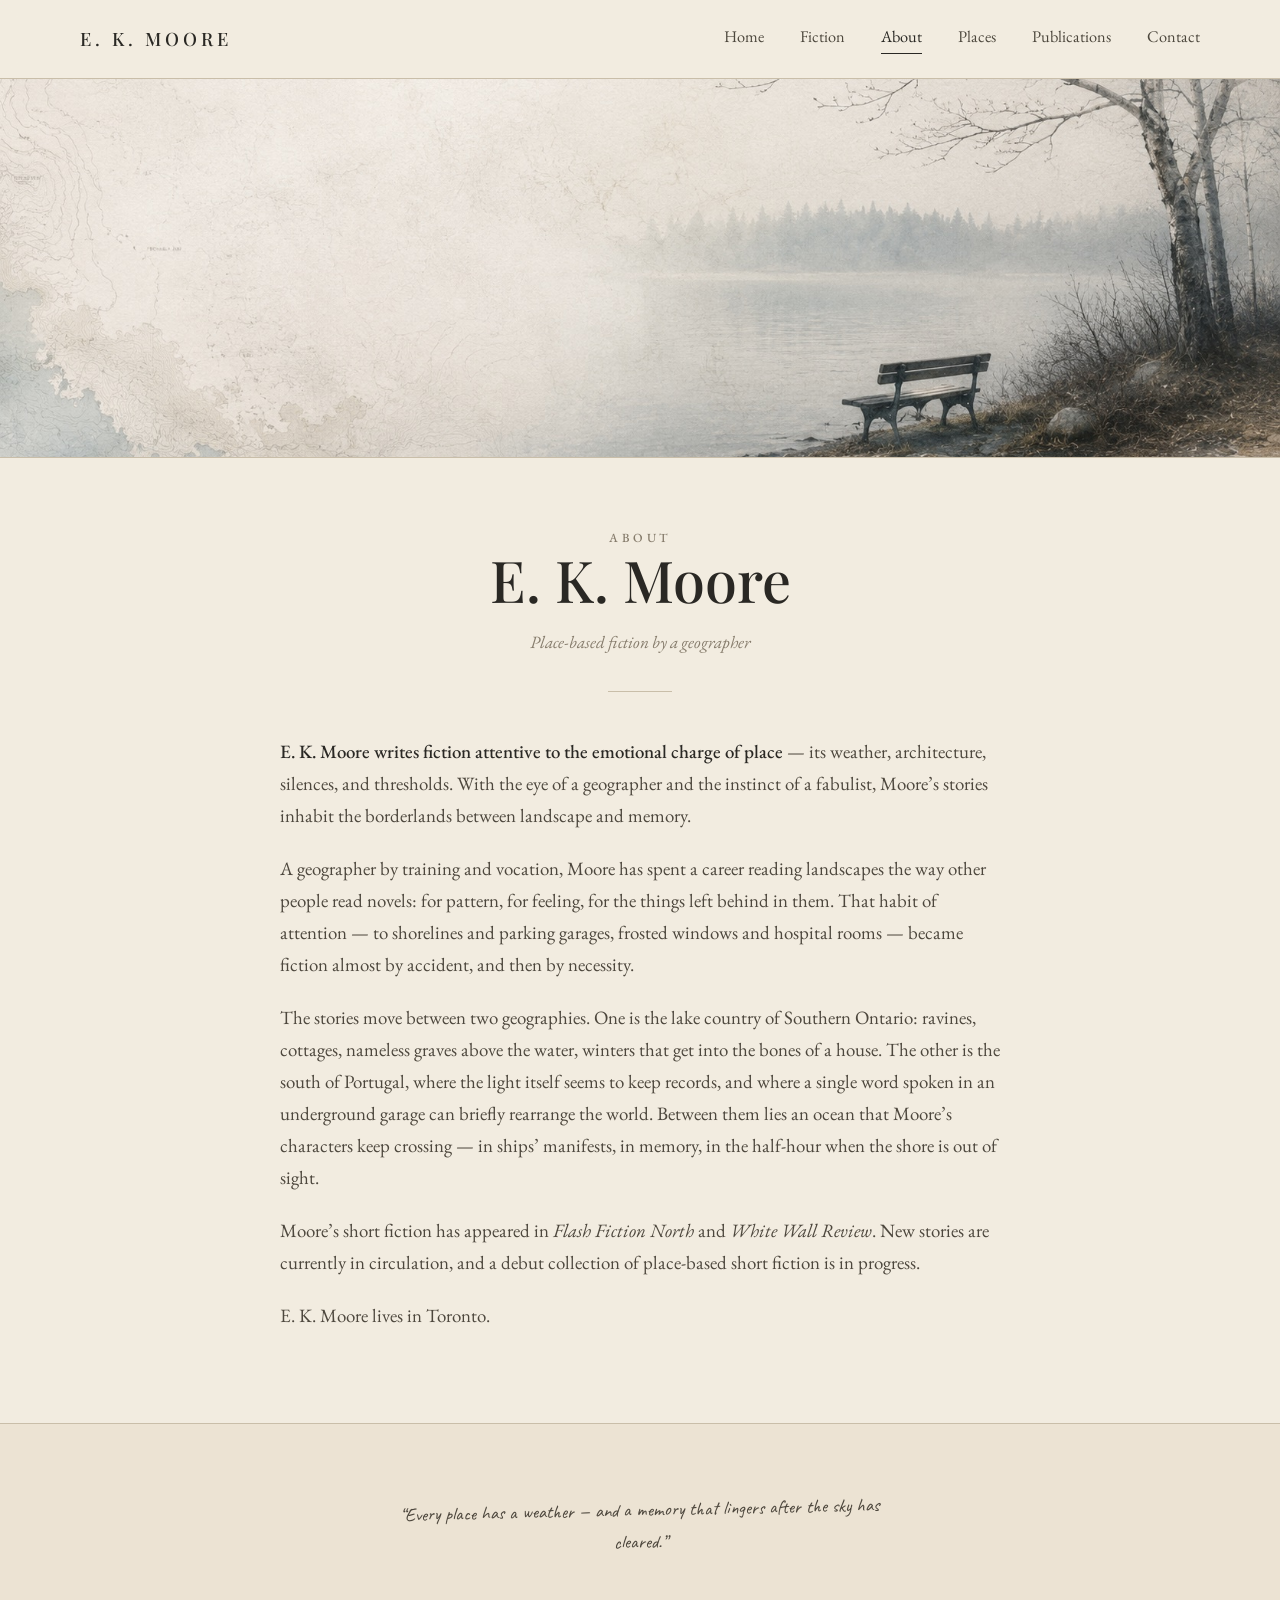
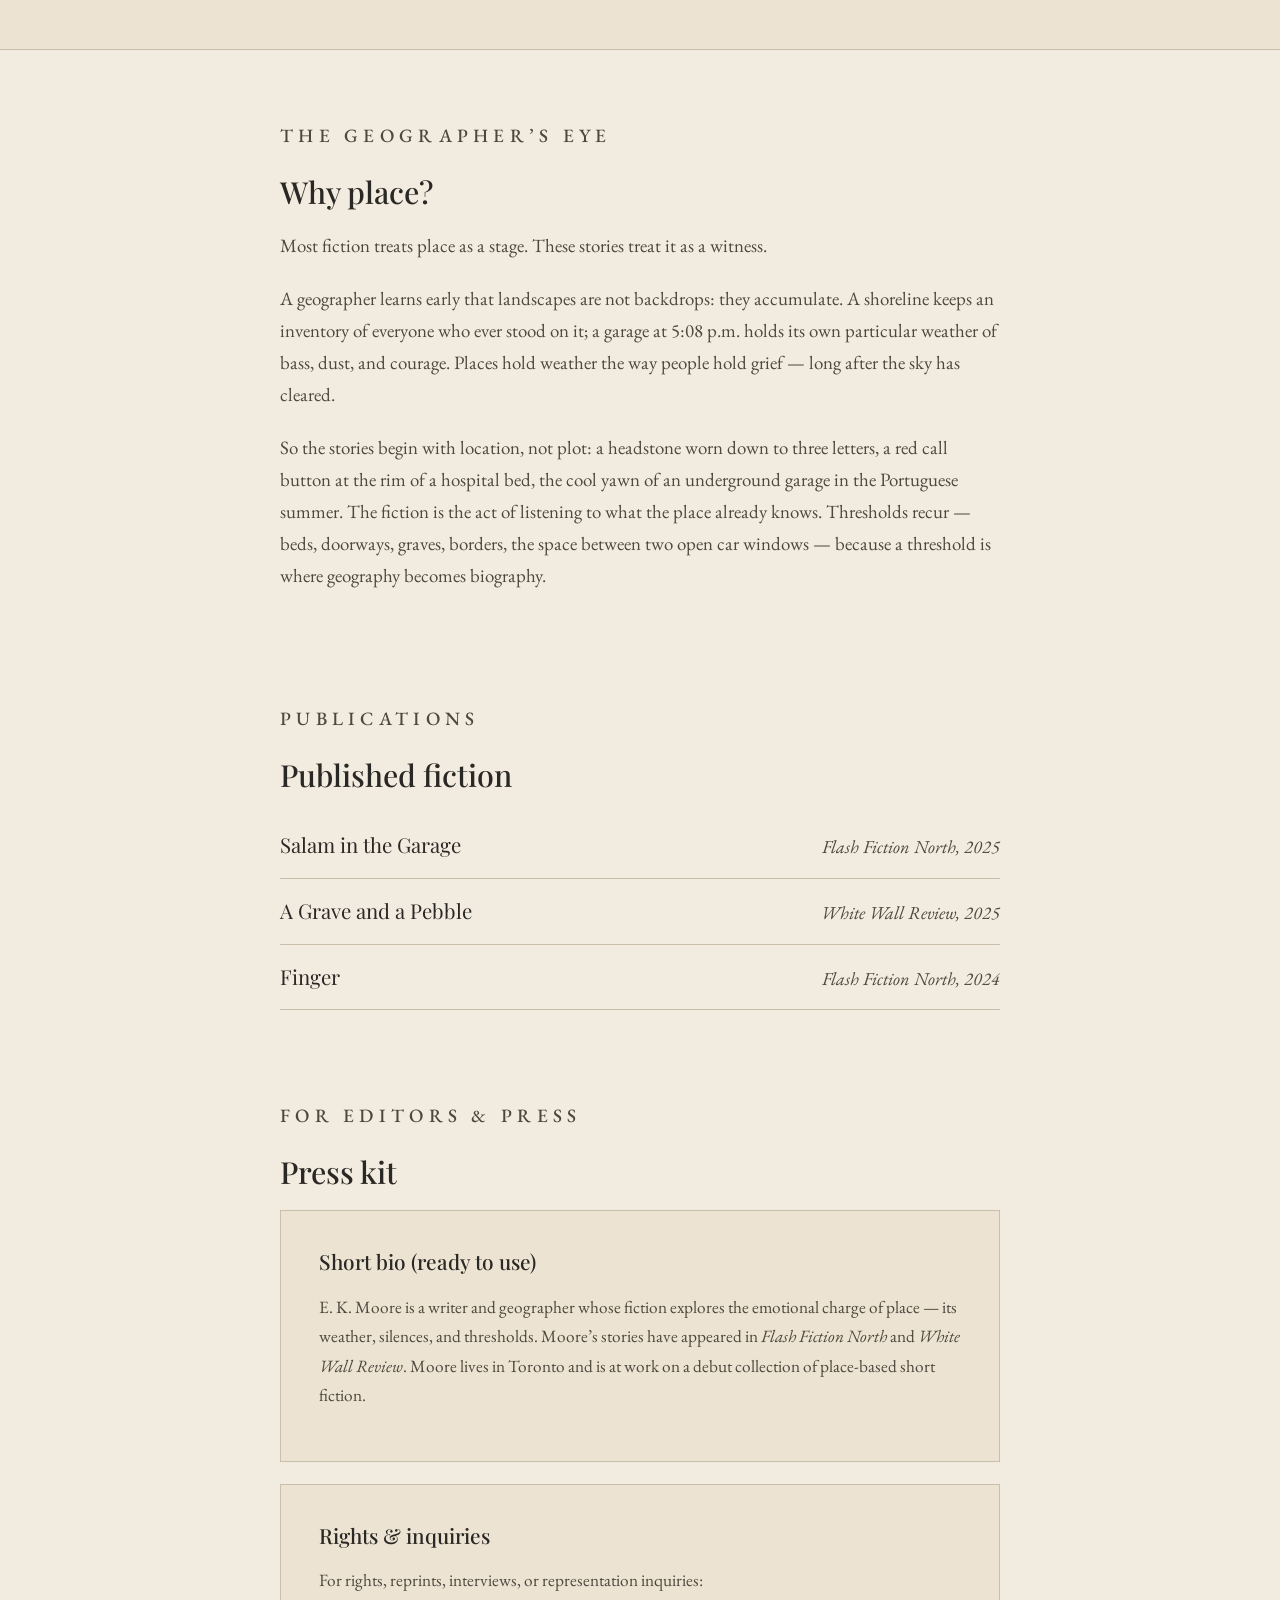
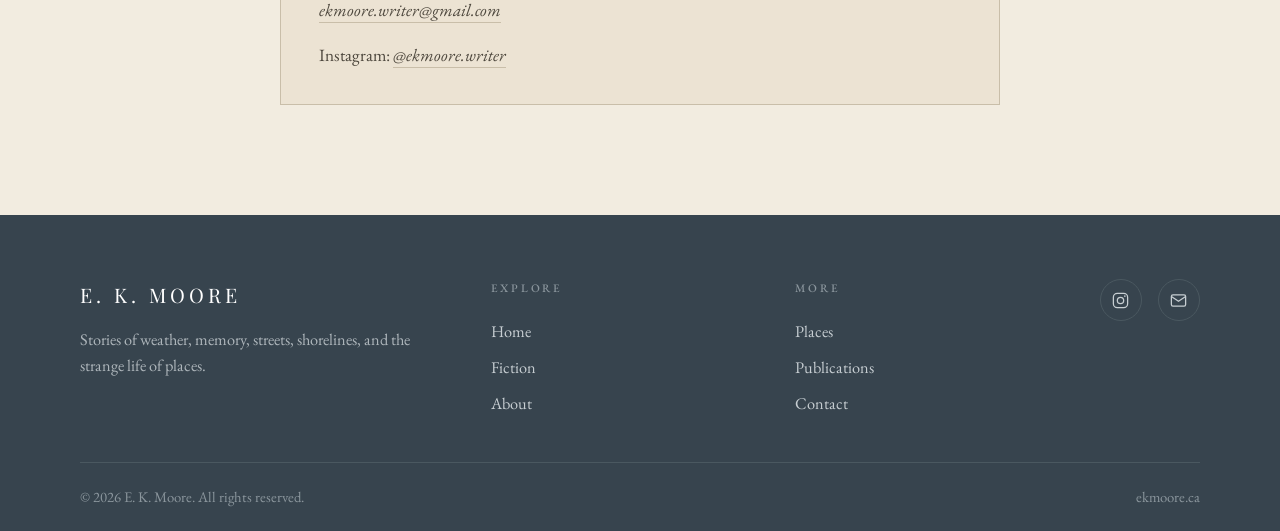
==== about.html @ ef249403 "Author platform: published stories, about page, fiction index, press kit, schema.org - Full texts of" ====
<!DOCTYPE html>
<html lang="en">
<head>
<meta charset="UTF-8">
<meta name="viewport" content="width=device-width, initial-scale=1.0">
<title>About — E. K. Moore</title>
<meta name="description" content="E. K. Moore is a writer and geographer whose fiction explores the emotional charge of place. Stories in Flash Fiction North and White Wall Review. Based in Toronto; at work on a debut collection of place-based short fiction.">
<link rel="canonical" href="https://ekmoore.ca/about">
<meta property="og:type" content="profile">
<meta property="og:url" content="https://ekmoore.ca/about">
<meta property="og:title" content="About E. K. Moore — place-based fiction by a geographer">
<meta property="og:description" content="With the eye of a geographer and the instinct of a fabulist, Moore's stories inhabit the borderlands between landscape and memory.">
<meta property="og:image" content="https://ekmoore.ca/assets/img/about.jpg">
<meta name="twitter:card" content="summary_large_image">
<link rel="icon" href="/assets/favicon.svg" type="image/svg+xml">
<link rel="preconnect" href="https://fonts.googleapis.com">
<link rel="preconnect" href="https://fonts.gstatic.com" crossorigin>
<link href="https://fonts.googleapis.com/css2?family=Playfair+Display:ital,wght@0,400;0,500;0,600;1,400;1,500&family=EB+Garamond:ital,wght@0,400;0,500;1,400&family=Caveat:wght@400;500&display=swap" rel="stylesheet">
<link rel="stylesheet" href="/assets/site.css">
<script type="application/ld+json">
{
  "@context": "https://schema.org",
  "@type": "Person",
  "name": "E. K. Moore",
  "url": "https://ekmoore.ca",
  "jobTitle": "Writer",
  "description": "Writer and geographer. Place-based fiction exploring weather, memory, and thresholds. Published in Flash Fiction North and White Wall Review.",
  "email": "mailto:ekmoore.writer@gmail.com",
  "sameAs": ["https://www.instagram.com/ekmoore.writer"],
  "homeLocation": {"@type": "Place", "name": "Toronto, Canada"}
}
</script>
</head>
<body>

<header>
  <div class="wrap nav">
    <a href="/" class="brand">E. K. Moore</a>
    <button class="menu-toggle" id="menuToggle" aria-label="Menu">☰</button>
    <nav class="nav-links" id="navLinks">
      <a href="/">Home</a>
      <a href="/fiction">Fiction</a>
      <a href="/about" class="active">About</a>
      <a href="/#places">Places</a>
      <a href="/#pubs">Publications</a>
      <a href="/#contact">Contact</a>
    </nav>
  </div>
</header>

<div class="band">
  <img src="/assets/img/about.jpg" alt="A lone bench beneath a bare birch on a misty lakeshore, map contours dissolving into the fog." style="object-position:center 65%">
</div>

<div class="page-head narrow">
  <p class="eyebrow">About</p>
  <h1>E. K. Moore</h1>
  <p class="credit">Place-based fiction by a geographer</p>
  <div class="rule"></div>
</div>

<section class="sheet narrow" style="padding-top:0">
  <p><strong>E. K. Moore writes fiction attentive to the emotional charge of place</strong> — its weather, architecture, silences, and thresholds. With the eye of a geographer and the instinct of a fabulist, Moore’s stories inhabit the borderlands between landscape and memory.</p>
  <p>A geographer by training and vocation, Moore has spent a career reading landscapes the way other people read novels: for pattern, for feeling, for the things left behind in them. That habit of attention — to shorelines and parking garages, frosted windows and hospital rooms — became fiction almost by accident, and then by necessity.</p>
  <p>The stories move between two geographies. One is the lake country of Southern Ontario: ravines, cottages, nameless graves above the water, winters that get into the bones of a house. The other is the south of Portugal, where the light itself seems to keep records, and where a single word spoken in an underground garage can briefly rearrange the world. Between them lies an ocean that Moore’s characters keep crossing — in ships’ manifests, in memory, in the half-hour when the shore is out of sight.</p>
  <p>Moore’s short fiction has appeared in <em>Flash Fiction North</em> and <em>White Wall Review</em>. New stories are currently in circulation, and a debut collection of place-based short fiction is in progress.</p>
  <p>E. K. Moore lives in Toronto.</p>
</section>

<section class="sheet" style="background:var(--paper-2);border-top:1px solid var(--line);border-bottom:1px solid var(--line)">
  <div class="narrow">
    <p class="pullquote">“Every place has a weather — and a memory that lingers after the sky has cleared.”</p>
  </div>
</section>

<section class="sheet narrow">
  <p class="eyebrow">The Geographer’s Eye</p>
  <h2>Why place?</h2>
  <p>Most fiction treats place as a stage. These stories treat it as a witness.</p>
  <p>A geographer learns early that landscapes are not backdrops: they accumulate. A shoreline keeps an inventory of everyone who ever stood on it; a garage at 5:08 p.m. holds its own particular weather of bass, dust, and courage. Places hold weather the way people hold grief — long after the sky has cleared.</p>
  <p>So the stories begin with location, not plot: a headstone worn down to three letters, a red call button at the rim of a hospital bed, the cool yawn of an underground garage in the Portuguese summer. The fiction is the act of listening to what the place already knows. Thresholds recur — beds, doorways, graves, borders, the space between two open car windows — because a threshold is where geography becomes biography.</p>
</section>

<section class="sheet narrow" style="padding-top:20px">
  <p class="eyebrow">Publications</p>
  <h2>Published fiction</h2>
  <ul class="pubs-list">
    <li>
      <a class="story" href="/fiction/salam-in-the-garage">Salam in the Garage</a>
      <span class="where"><a href="https://www.flashfictionnorth.com/" target="_blank" rel="noopener">Flash Fiction North</a>, 2025</span>
    </li>
    <li>
      <a class="story" href="/fiction/a-grave-and-a-pebble">A Grave and a Pebble</a>
      <span class="where"><a href="https://whitewallreview.com/a-grave-and-a-pebble/" target="_blank" rel="noopener">White Wall Review</a>, 2025</span>
    </li>
    <li>
      <a class="story" href="/fiction/finger">Finger</a>
      <span class="where"><a href="https://www.flashfictionnorth.com/" target="_blank" rel="noopener">Flash Fiction North</a>, 2024</span>
    </li>
  </ul>
</section>

<section class="sheet narrow" style="padding-top:20px">
  <p class="eyebrow">For Editors &amp; Press</p>
  <h2>Press kit</h2>
  <div class="presscard">
    <h3>Short bio (ready to use)</h3>
    <p>E. K. Moore is a writer and geographer whose fiction explores the emotional charge of place — its weather, silences, and thresholds. Moore’s stories have appeared in <em>Flash Fiction North</em> and <em>White Wall Review</em>. Moore lives in Toronto and is at work on a debut collection of place-based short fiction.</p>
  </div>
  <div class="presscard" style="margin-top:22px">
    <h3>Rights &amp; inquiries</h3>
    <p>For rights, reprints, interviews, or representation inquiries:<br>
    <a class="mail" href="mailto:ekmoore.writer@gmail.com">ekmoore.writer@gmail.com</a></p>
    <p style="margin-bottom:0">Instagram: <a class="mail" href="https://www.instagram.com/ekmoore.writer" target="_blank" rel="noopener">@ekmoore.writer</a></p>
  </div>
</section>

<footer id="contact">
  <div class="wrap">
    <div class="foot-grid">
      <div>
        <div class="foot-brand">E. K. Moore</div>
        <p class="foot-tag">Stories of weather, memory, streets, shorelines, and the strange life of places.</p>
      </div>
      <div class="foot-col">
        <h4>Explore</h4>
        <a href="/">Home</a>
        <a href="/fiction">Fiction</a>
        <a href="/about">About</a>
      </div>
      <div class="foot-col">
        <h4>More</h4>
        <a href="/#places">Places</a>
        <a href="/#pubs">Publications</a>
        <a href="mailto:ekmoore.writer@gmail.com">Contact</a>
      </div>
      <div class="foot-social">
        <a href="https://www.instagram.com/ekmoore.writer" target="_blank" rel="noopener" aria-label="Instagram" title="@ekmoore.writer">
          <svg width="19" height="19" viewBox="0 0 24 24" fill="none" stroke="currentColor" stroke-width="1.6"><rect x="3" y="3" width="18" height="18" rx="5"/><circle cx="12" cy="12" r="4"/><circle cx="17.5" cy="6.5" r="1" fill="currentColor" stroke="none"/></svg>
        </a>
        <a href="mailto:ekmoore.writer@gmail.com" aria-label="Email" title="Email">
          <svg width="19" height="19" viewBox="0 0 24 24" fill="none" stroke="currentColor" stroke-width="1.6"><rect x="3" y="5" width="18" height="14" rx="2"/><path d="m3 7 9 6 9-6"/></svg>
        </a>
      </div>
    </div>
    <div class="foot-bottom">
      <p>© 2026 E. K. Moore. All rights reserved.</p>
      <p>ekmoore.ca</p>
    </div>
  </div>
</footer>

<script>
  const toggle=document.getElementById('menuToggle');
  const links=document.getElementById('navLinks');
  toggle.addEventListener('click',()=>links.classList.toggle('open'));
</script>
<script type="text/javascript">
  (function(c,l,a,r,i,t,y){
    c[a]=c[a]||function(){(c[a].q=c[a].q||[]).push(arguments)};
    t=l.createElement(r);t.async=1;t.src="https://www.clarity.ms/tag/"+i;
    y=l.getElementsByTagName(r)[0];y.parentNode.insertBefore(t,y);
  })(window,document,"clarity","script","xi8r6ycbxg");
</script>
</body>
</html>
---- assets/site.css ----
/* ekmoore.ca — shared styles for interior pages (about, fiction, story pages) */
:root{
  --paper:#f2ece0;
  --paper-2:#ece3d3;
  --paper-3:#e7ddca;
  --ink:#2a2824;
  --ink-soft:#4d473d;
  --muted:#867c6c;
  --line:#c9bea9;
  --slate:#37444e;
  --slate-line:#4a5860;
  --display:"Playfair Display",Georgia,serif;
  --body:"EB Garamond",Georgia,serif;
  --hand:"Caveat",cursive;
}
*{box-sizing:border-box;margin:0;padding:0}
html{scroll-behavior:smooth}
body{
  font-family:var(--body);
  color:var(--ink);
  background:var(--paper);
  font-size:19px;
  line-height:1.6;
  -webkit-font-smoothing:antialiased;
  text-rendering:optimizeLegibility;
}
a{color:inherit;text-decoration:none}
img{max-width:100%;display:block}
.wrap{max-width:1200px;margin:0 auto;padding:0 40px}
.narrow{max-width:720px;margin:0 auto;padding:0 40px}
.eyebrow{font-size:.78rem;letter-spacing:.28em;text-transform:uppercase;color:var(--muted);font-weight:500}
.arrow-link{
  font-style:italic;font-size:1.05rem;color:var(--ink);
  border-bottom:1px solid var(--line);padding-bottom:2px;
  transition:border-color .3s,color .3s;
}
.arrow-link:hover{border-color:var(--ink);color:#000}

/* ---------- Header (solid on interior pages) ---------- */
header{
  position:sticky;top:0;z-index:50;
  background:rgba(242,236,224,.95);
  backdrop-filter:blur(8px);
  border-bottom:1px solid var(--line);
}
.nav{display:flex;align-items:center;justify-content:space-between;height:78px}
.brand{font-family:var(--display);font-weight:500;font-size:1.15rem;letter-spacing:.22em;text-transform:uppercase}
.nav-links{display:flex;gap:36px;align-items:center}
.nav-links a{
  font-size:1.02rem;color:var(--ink-soft);position:relative;padding-bottom:4px;transition:color .25s;
}
.nav-links a::after{content:"";position:absolute;left:0;bottom:0;height:1px;width:0;background:var(--ink);transition:width .3s}
.nav-links a:hover{color:var(--ink)}
.nav-links a:hover::after,.nav-links a.active::after{width:100%}
.nav-links a.active{color:var(--ink)}
.menu-toggle{display:none;background:none;border:0;cursor:pointer;font-size:1.5rem;color:var(--ink)}

/* ---------- Image band ---------- */
.band{position:relative;overflow:hidden;border-bottom:1px solid var(--line)}
.band img{width:100%;height:clamp(220px,42vh,460px);object-fit:cover;filter:saturate(.94)}
.band.tall img{height:clamp(280px,52vh,560px)}

/* ---------- Page + story head ---------- */
.page-head{text-align:center;padding:70px 0 10px}
.page-head h1{font-family:var(--display);font-weight:500;font-size:clamp(2.4rem,5.5vw,3.6rem);line-height:1.1}
.page-head .credit{margin-top:1.1rem;font-style:italic;font-size:1.08rem;color:var(--muted)}
.page-head .credit b{font-style:normal;font-weight:500;color:var(--ink-soft)}
.page-head .credit a{border-bottom:1px solid var(--line);padding-bottom:1px;transition:border-color .3s}
.page-head .credit a:hover{border-color:var(--ink)}
.rule{width:64px;height:1px;background:var(--line);margin:34px auto}

/* ---------- Prose ---------- */
.prose{padding-bottom:40px}
.prose p{font-size:1.24rem;line-height:1.78;color:var(--ink);margin-bottom:1.5rem}
.prose p:first-of-type::first-letter{
  font-family:var(--display);font-weight:500;
  font-size:3.6em;line-height:.82;
  float:left;padding:.08em .12em 0 0;color:var(--slate);
}
.prose em{font-style:italic}
.finis{text-align:center;color:var(--muted);font-size:1.3rem;letter-spacing:.5em;padding:10px 0 60px}

/* ---------- Story prev/next ---------- */
.storynav{border-top:1px solid var(--line);background:var(--paper-2)}
.storynav .wrap{display:grid;grid-template-columns:1fr 1fr;gap:30px;padding-top:44px;padding-bottom:52px}
.storynav a{display:block}
.storynav .lbl{font-size:.72rem;letter-spacing:.24em;text-transform:uppercase;color:var(--muted);margin-bottom:.4rem;display:block}
.storynav .ttl{font-family:var(--display);font-size:1.45rem;font-weight:500;transition:color .25s}
.storynav a:hover .ttl{color:var(--slate)}
.storynav .next{text-align:right}

/* ---------- About page ---------- */
.sheet{padding:70px 0}
.sheet h2{font-family:var(--display);font-weight:500;font-size:1.9rem;margin:.9rem 0 1.2rem;line-height:1.25}
.sheet p{font-size:1.18rem;color:var(--ink-soft);line-height:1.7;margin-bottom:1.3rem}
.sheet p strong{color:var(--ink);font-weight:500}
.pullquote{
  font-family:var(--hand);font-size:2rem;line-height:1.4;color:#5a5346;
  text-align:center;max-width:30rem;margin:0 auto;transform:rotate(-1.2deg);
}
.split{display:grid;grid-template-columns:1fr 1fr;gap:64px;align-items:start}
.pubs-list{list-style:none}
.pubs-list li{
  display:flex;justify-content:space-between;gap:20px;align-items:baseline;
  padding:16px 0;border-bottom:1px solid var(--line);font-size:1.14rem;
}
.pubs-list .story{font-family:var(--display);font-size:1.28rem}
.pubs-list .where{font-style:italic;color:var(--ink-soft);text-align:right;white-space:nowrap}
.presscard{
  border:1px solid var(--line);background:var(--paper-2);
  padding:34px 38px;margin-top:8px;
}
.presscard h3{font-family:var(--display);font-weight:500;font-size:1.3rem;margin-bottom:.9rem}
.presscard p{font-size:1.08rem;margin-bottom:1rem}
.presscard .mail{font-style:italic;border-bottom:1px solid var(--line);padding-bottom:1px}
.presscard .mail:hover{border-color:var(--ink)}

/* ---------- Fiction index ---------- */
.worklist{display:flex;flex-direction:column;gap:0}
.work{
  display:grid;grid-template-columns:340px 1fr;gap:44px;align-items:center;
  padding:44px 0;border-bottom:1px solid var(--line);
}
.work:first-of-type{border-top:1px solid var(--line)}
.work .thumb{overflow:hidden;border:1px solid var(--line);aspect-ratio:4/3;background:var(--paper-3)}
.work .thumb img{width:100%;height:100%;object-fit:cover;filter:saturate(.92);transition:transform .6s}
.work:hover .thumb img{transform:scale(1.04)}
.work h3{font-family:var(--display);font-weight:500;font-size:1.9rem;margin:.4rem 0 .7rem;transition:color .25s}
.work:hover h3{color:var(--slate)}
.work .meta{font-size:.74rem;letter-spacing:.22em;text-transform:uppercase;color:var(--muted)}
.work .syn{font-size:1.14rem;color:var(--ink-soft);line-height:1.65;max-width:52ch}
.work .go{display:inline-block;margin-top:1rem}

/* ---------- Footer ---------- */
footer{background:var(--slate);color:#d9dde0;margin-top:40px}
.foot-grid{display:grid;grid-template-columns:1.4fr 1fr 1fr auto;gap:40px;padding:64px 0 40px}
.foot-brand{font-family:var(--display);font-size:1.25rem;letter-spacing:.2em;text-transform:uppercase;margin-bottom:1rem;color:#fff}
.foot-tag{font-size:1.02rem;color:#aeb6bb;max-width:22rem;line-height:1.55}
.foot-col h4{font-size:.72rem;letter-spacing:.24em;text-transform:uppercase;color:#8b969d;font-weight:500;margin-bottom:1rem}
.foot-col a{display:block;color:#c7ced2;font-size:1.02rem;padding:5px 0;transition:color .25s}
.foot-col a:hover{color:#fff}
.foot-social{display:flex;gap:16px;align-items:flex-start}
.foot-social a{
  width:42px;height:42px;border:1px solid var(--slate-line);border-radius:50%;
  display:flex;align-items:center;justify-content:center;color:#c7ced2;transition:all .25s;
}
.foot-social a:hover{background:#fff;color:var(--slate);border-color:#fff}
.foot-bottom{border-top:1px solid var(--slate-line);padding:22px 0;display:flex;justify-content:space-between;flex-wrap:wrap;gap:12px}
.foot-bottom p{font-size:.92rem;color:#8b969d}

/* ---------- Responsive ---------- */
@media(max-width:900px){
  .nav-links{
    position:fixed;top:78px;right:0;left:0;
    background:rgba(242,236,224,.98);backdrop-filter:blur(10px);
    flex-direction:column;gap:0;padding:12px 40px 24px;
    border-bottom:1px solid var(--line);
    transform:translateY(-140%);transition:transform .35s;
  }
  .nav-links.open{transform:translateY(0)}
  .nav-links a{padding:12px 0;width:100%;border-bottom:1px solid var(--line)}
  .menu-toggle{display:block}
  .split{grid-template-columns:1fr;gap:36px}
  .work{grid-template-columns:1fr;gap:22px}
  .work .thumb{max-width:460px}
  .foot-grid{grid-template-columns:1fr 1fr;gap:32px}
  .storynav .wrap{grid-template-columns:1fr;gap:26px}
  .storynav .next{text-align:left}
}
@media(max-width:560px){
  .wrap,.narrow{padding:0 24px}
  body{font-size:18px}
  .prose p{font-size:1.15rem}
  .foot-grid{grid-template-columns:1fr}
}
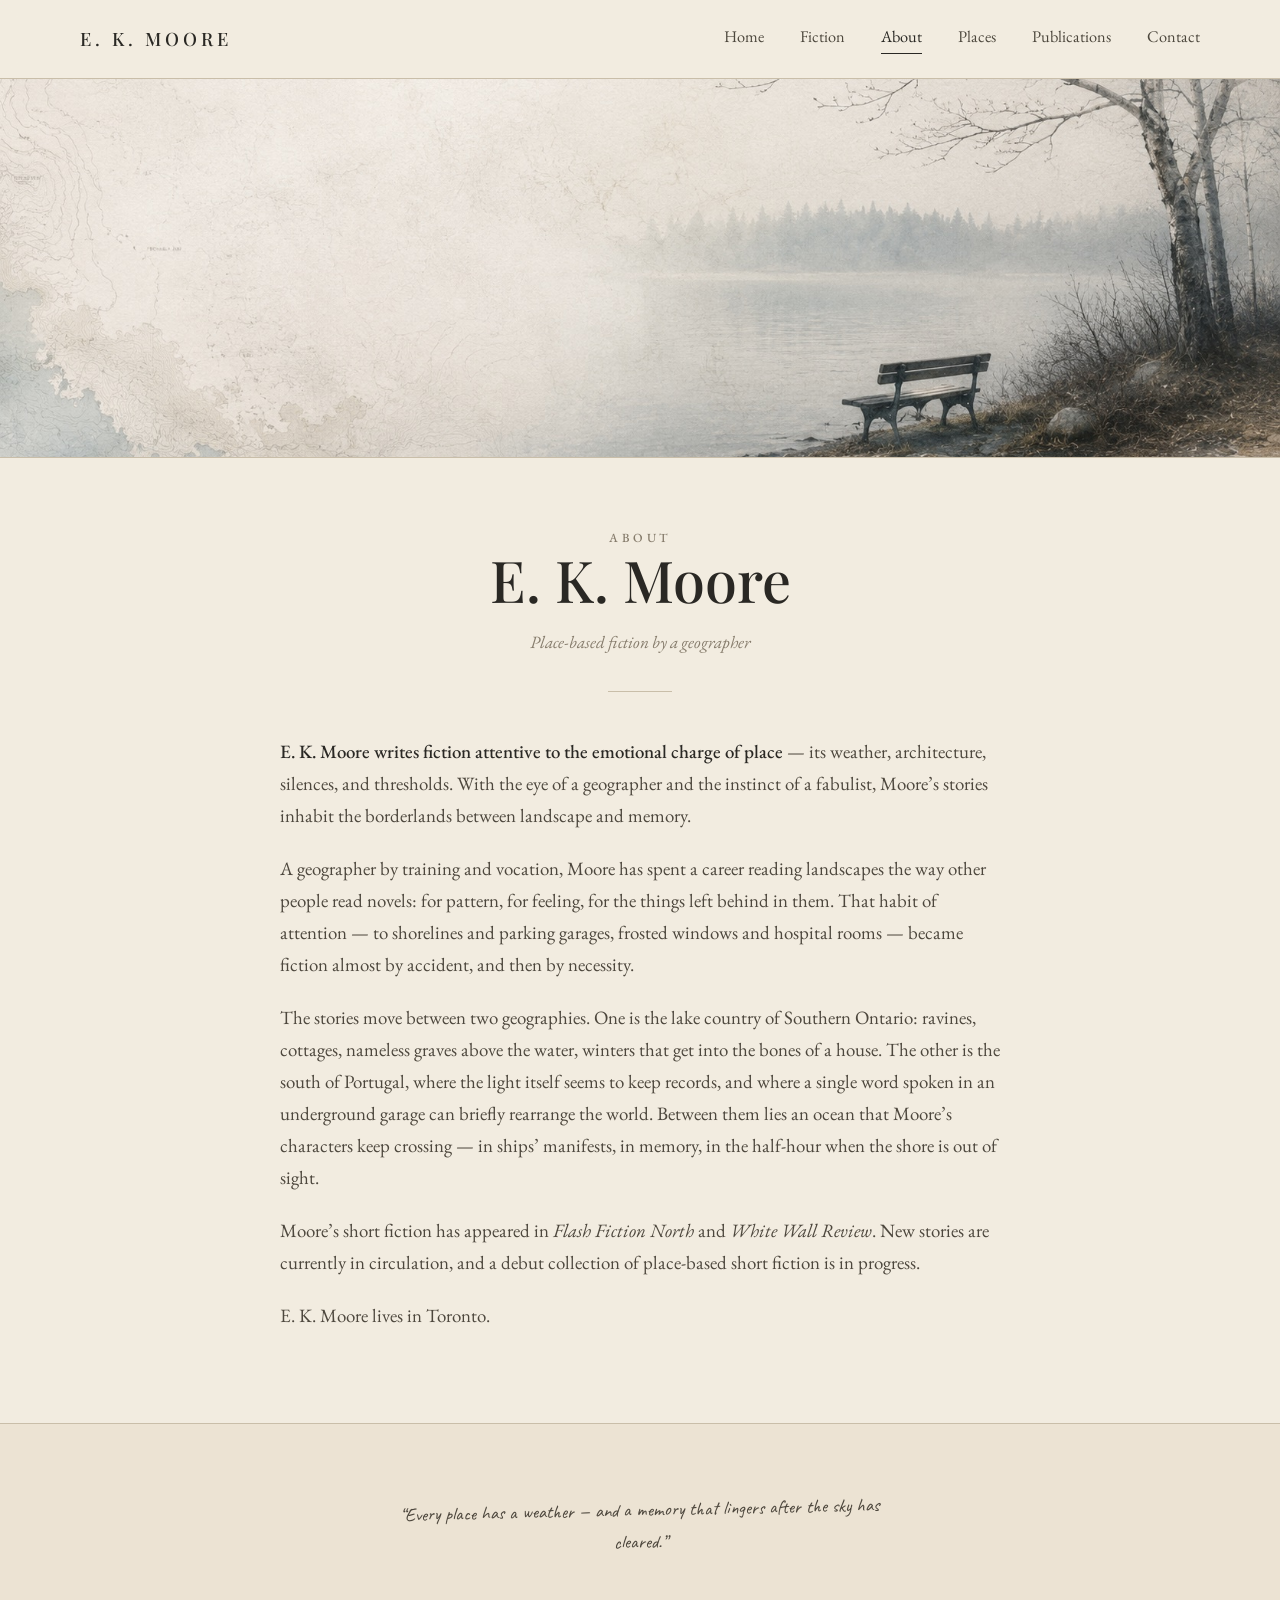
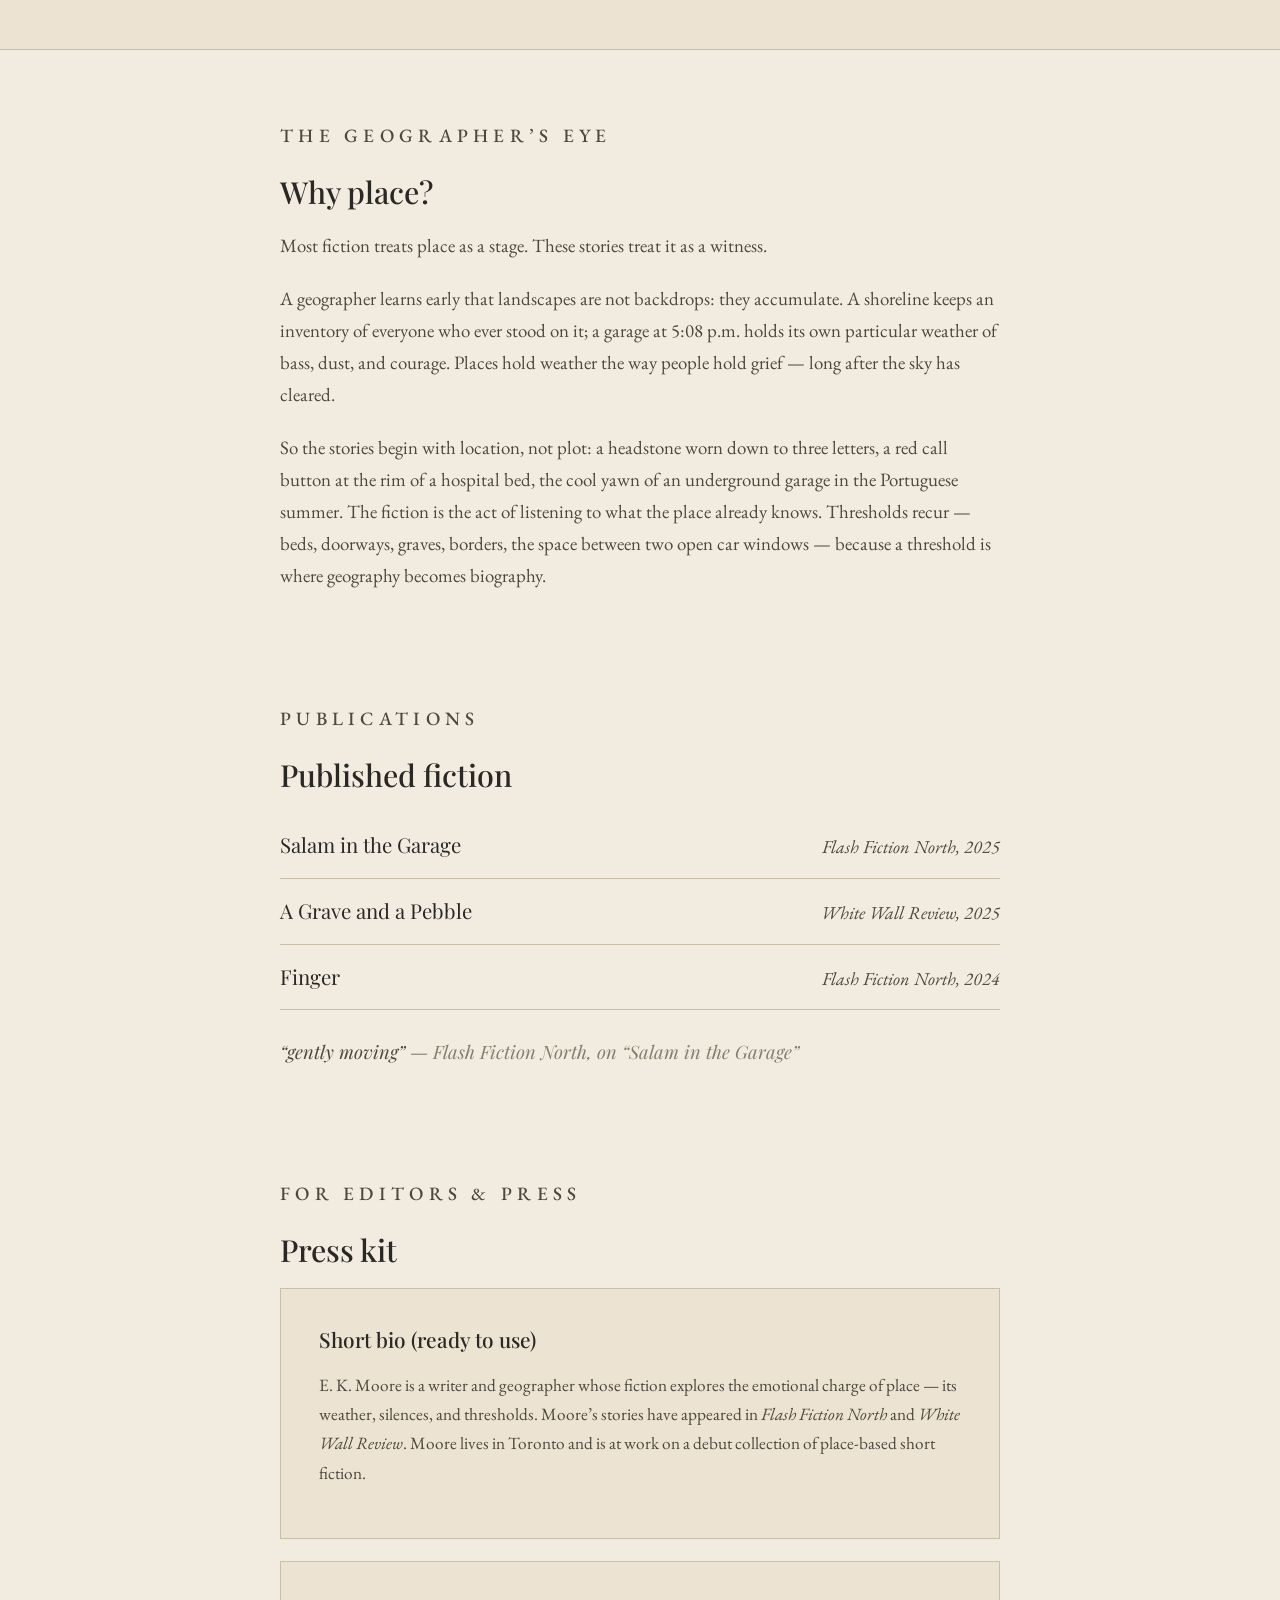
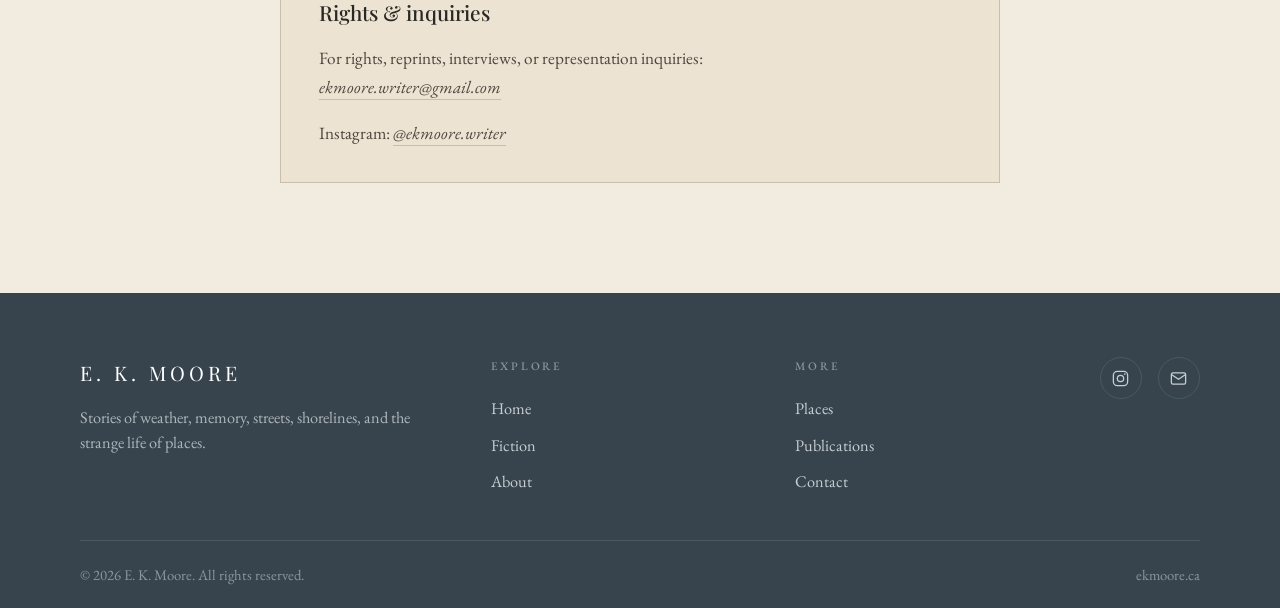
==== commit 81bb354e: "SEO pass: www→apex redirect, mailto contact, FFN praise line, og:site_name, hero preload, IndexNow k" ====
--- a/about.html
+++ b/about.html
@@ -43,7 +43,7 @@
       <a href="/about" class="active">About</a>
       <a href="/#places">Places</a>
       <a href="/#pubs">Publications</a>
-      <a href="/#contact">Contact</a>
+      <a href="mailto:ekmoore.writer@gmail.com">Contact</a>
     </nav>
   </div>
 </header>
@@ -98,6 +98,7 @@
       <span class="where"><a href="https://www.flashfictionnorth.com/" target="_blank" rel="noopener">Flash Fiction North</a>, 2024</span>
     </li>
   </ul>
+  <p style="margin-top:1.6rem;font-family:var(--display);font-style:italic;font-size:1.15rem;color:var(--ink-soft)">“gently moving” — <span style="color:var(--muted)">Flash Fiction North, on “Salam in the Garage”</span></p>
 </section>
 
 <section class="sheet narrow" style="padding-top:20px">
--- a/assets/site.css
+++ b/assets/site.css
@@ -67,6 +67,7 @@
 .page-head .credit b{font-style:normal;font-weight:500;color:var(--ink-soft)}
 .page-head .credit a{border-bottom:1px solid var(--line);padding-bottom:1px;transition:border-color .3s}
 .page-head .credit a:hover{border-color:var(--ink)}
+.page-head .praise{margin-top:.7rem;font-family:var(--display);font-style:italic;font-size:1.05rem;color:var(--muted)}
 .rule{width:64px;height:1px;background:var(--line);margin:34px auto}
 
 /* ---------- Prose ---------- */
@@ -79,6 +80,10 @@
 }
 .prose em{font-style:italic}
 .finis{text-align:center;color:var(--muted);font-size:1.3rem;letter-spacing:.5em;padding:10px 0 60px}
+.continue{text-align:center;padding:6px 0 70px}
+.continue .rule{margin:0 auto 30px}
+.continue p{font-style:italic;color:var(--muted);font-size:1.05rem;margin-bottom:1.1rem}
+.continue .arrow-link{font-size:1.25rem}
 
 /* ---------- Story prev/next ---------- */
 .storynav{border-top:1px solid var(--line);background:var(--paper-2)}
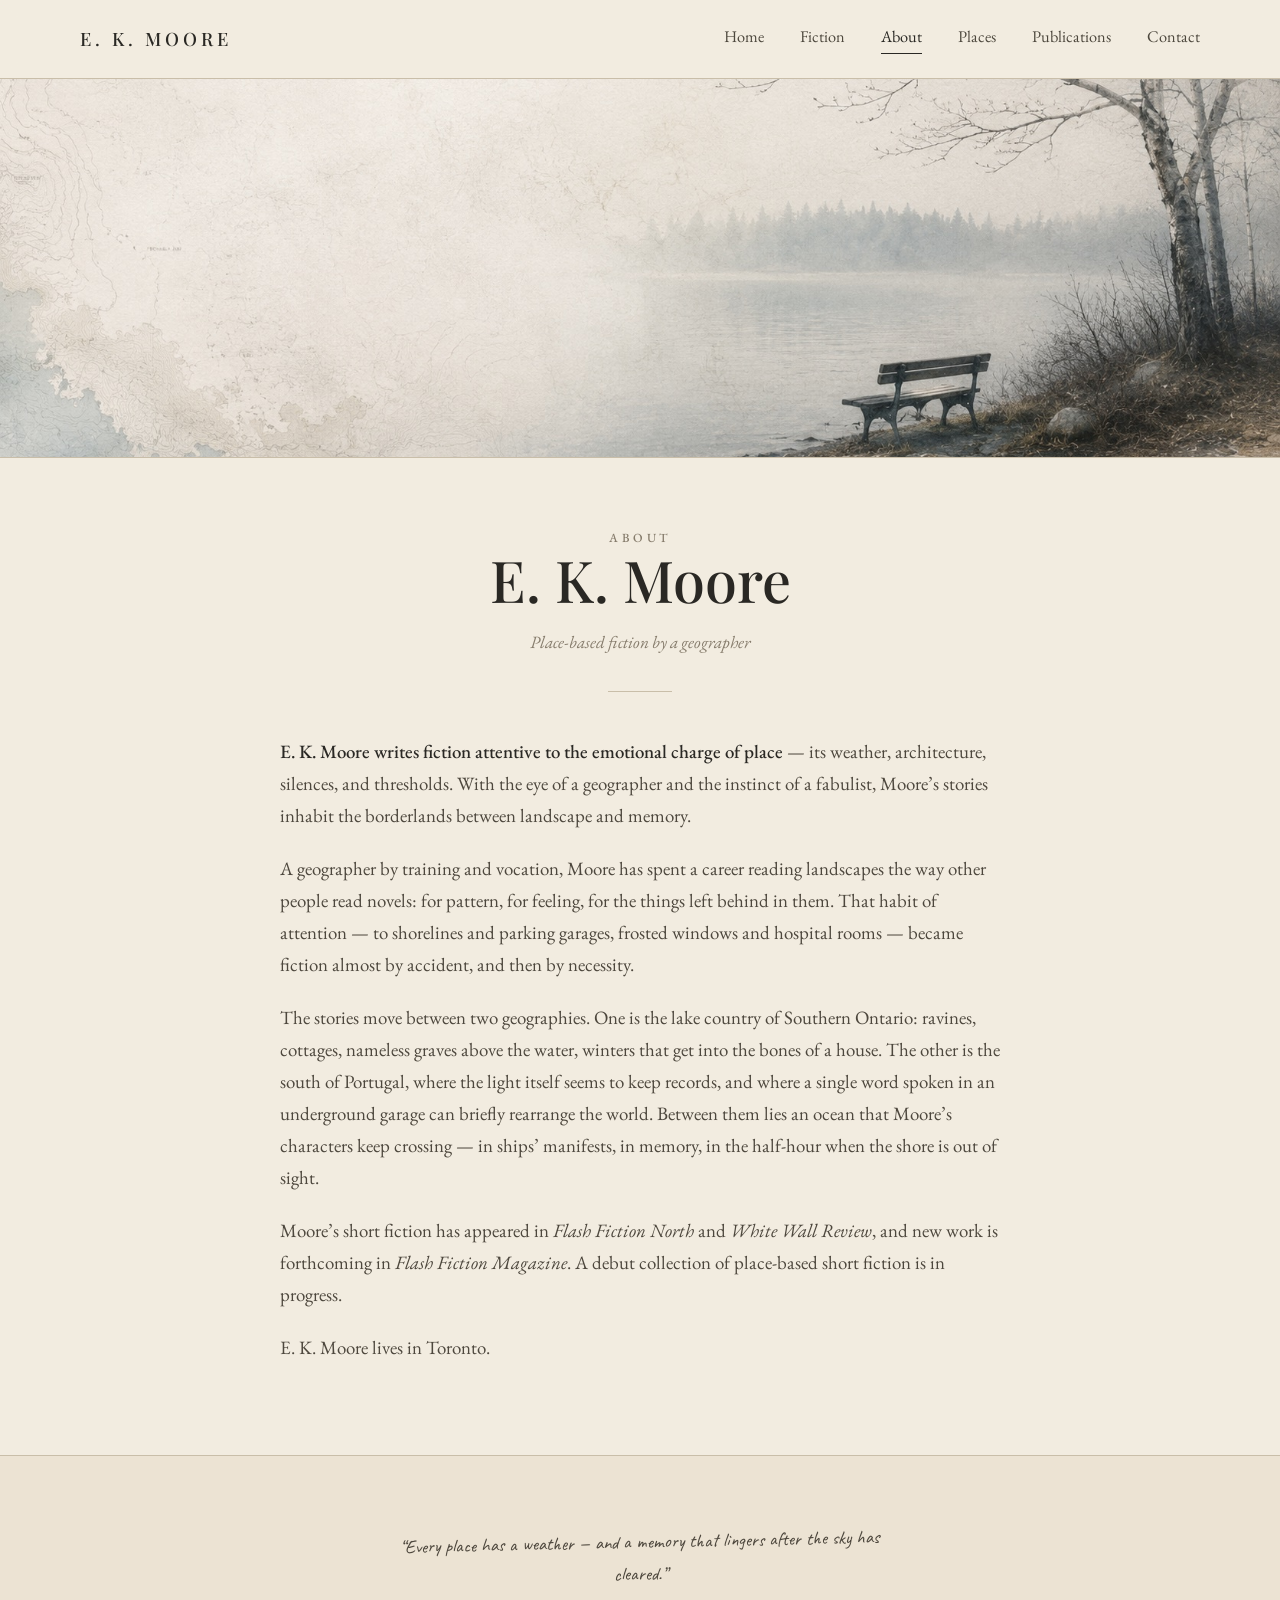
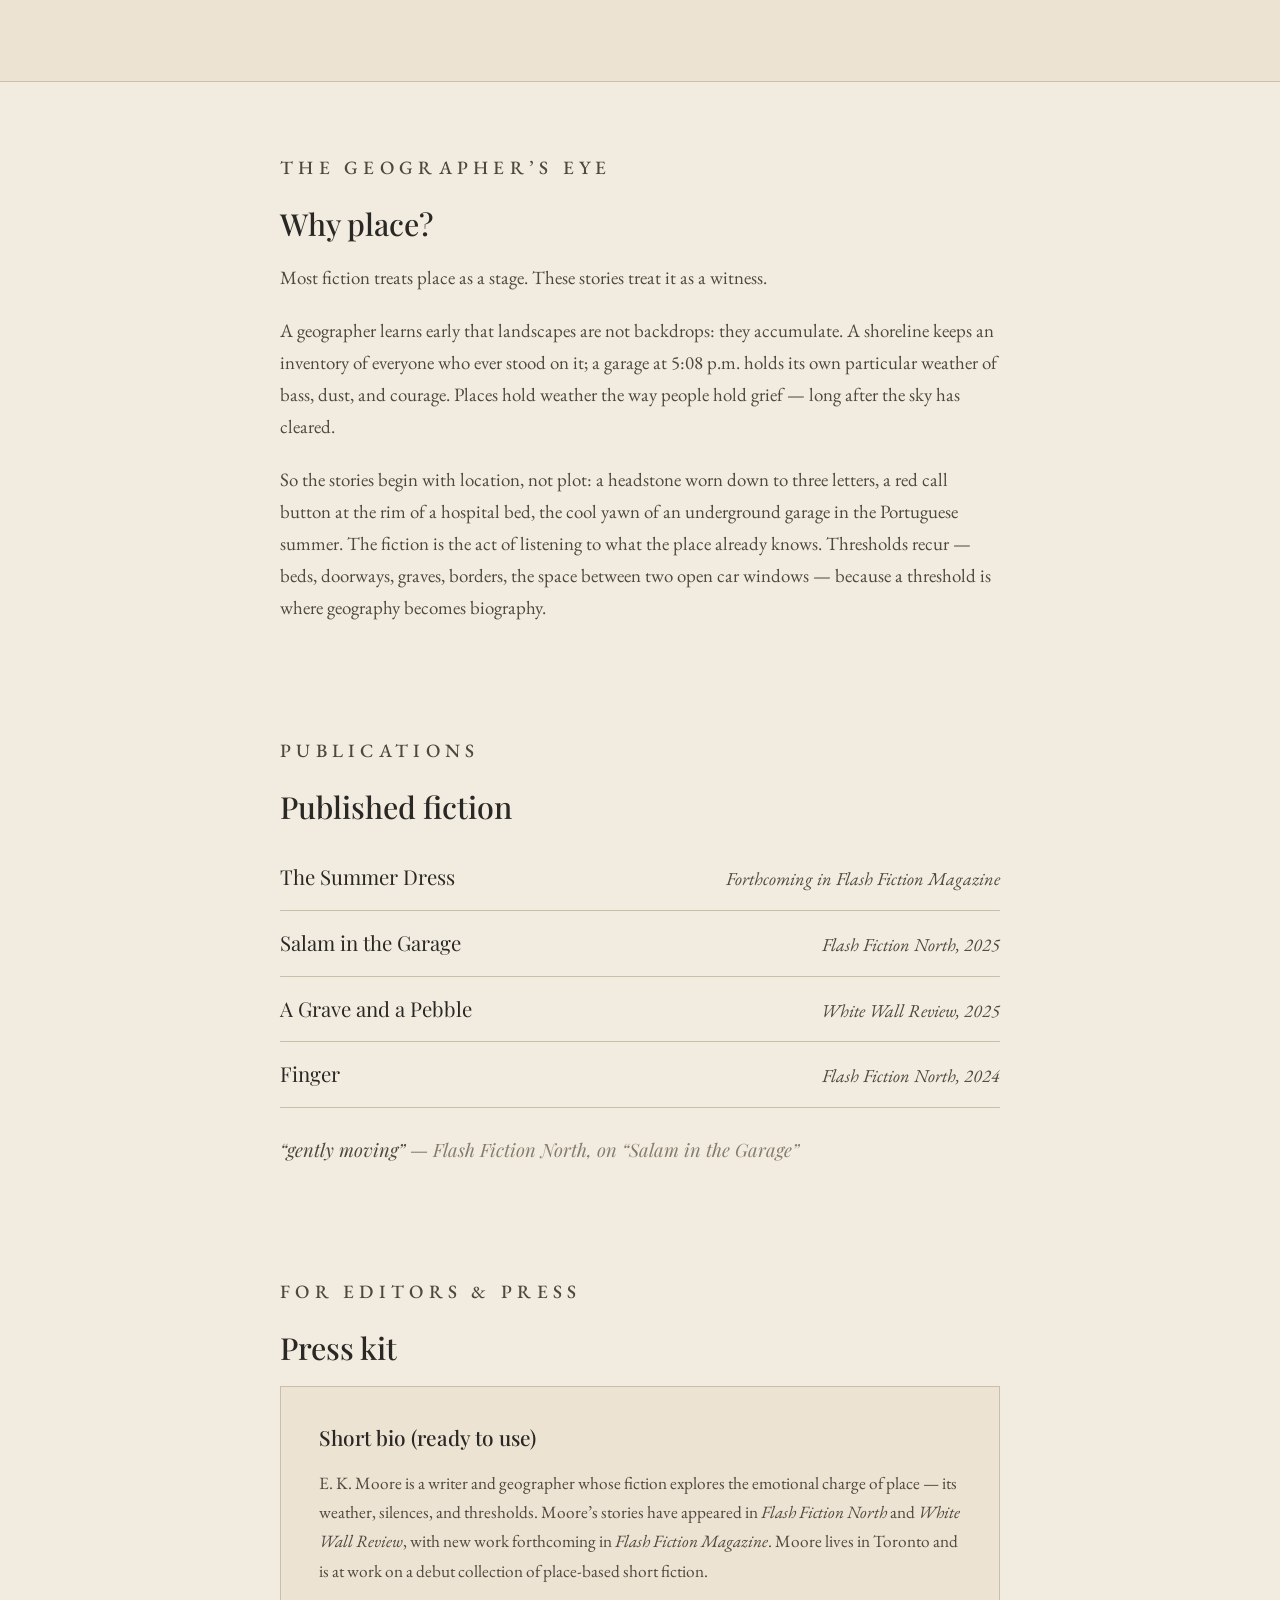
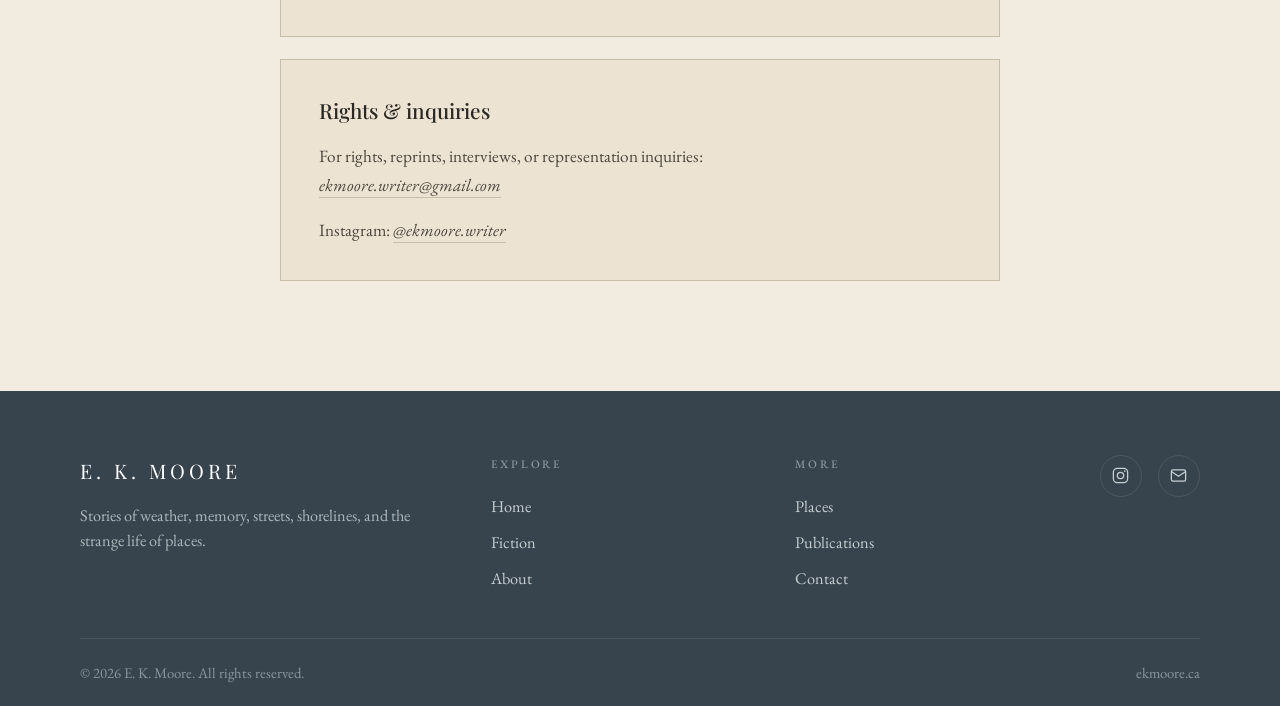
==== commit 89503341: "The Summer Dress forthcoming in Flash Fiction Magazine: card, fiction entry, bios, pubs strip Co-Aut" ====
--- a/about.html
+++ b/about.html
@@ -63,7 +63,7 @@
   <p><strong>E. K. Moore writes fiction attentive to the emotional charge of place</strong> — its weather, architecture, silences, and thresholds. With the eye of a geographer and the instinct of a fabulist, Moore’s stories inhabit the borderlands between landscape and memory.</p>
   <p>A geographer by training and vocation, Moore has spent a career reading landscapes the way other people read novels: for pattern, for feeling, for the things left behind in them. That habit of attention — to shorelines and parking garages, frosted windows and hospital rooms — became fiction almost by accident, and then by necessity.</p>
   <p>The stories move between two geographies. One is the lake country of Southern Ontario: ravines, cottages, nameless graves above the water, winters that get into the bones of a house. The other is the south of Portugal, where the light itself seems to keep records, and where a single word spoken in an underground garage can briefly rearrange the world. Between them lies an ocean that Moore’s characters keep crossing — in ships’ manifests, in memory, in the half-hour when the shore is out of sight.</p>
-  <p>Moore’s short fiction has appeared in <em>Flash Fiction North</em> and <em>White Wall Review</em>. New stories are currently in circulation, and a debut collection of place-based short fiction is in progress.</p>
+  <p>Moore’s short fiction has appeared in <em>Flash Fiction North</em> and <em>White Wall Review</em>, and new work is forthcoming in <em>Flash Fiction Magazine</em>. A debut collection of place-based short fiction is in progress.</p>
   <p>E. K. Moore lives in Toronto.</p>
 </section>
 
@@ -86,6 +86,10 @@
   <h2>Published fiction</h2>
   <ul class="pubs-list">
     <li>
+      <span class="story">The Summer Dress</span>
+      <span class="where">Forthcoming in <a href="https://flashfictionmagazine.com/" target="_blank" rel="noopener">Flash Fiction Magazine</a></span>
+    </li>
+    <li>
       <a class="story" href="/fiction/salam-in-the-garage">Salam in the Garage</a>
       <span class="where"><a href="https://www.flashfictionnorth.com/" target="_blank" rel="noopener">Flash Fiction North</a>, 2025</span>
     </li>
@@ -106,7 +110,7 @@
   <h2>Press kit</h2>
   <div class="presscard">
     <h3>Short bio (ready to use)</h3>
-    <p>E. K. Moore is a writer and geographer whose fiction explores the emotional charge of place — its weather, silences, and thresholds. Moore’s stories have appeared in <em>Flash Fiction North</em> and <em>White Wall Review</em>. Moore lives in Toronto and is at work on a debut collection of place-based short fiction.</p>
+    <p>E. K. Moore is a writer and geographer whose fiction explores the emotional charge of place — its weather, silences, and thresholds. Moore’s stories have appeared in <em>Flash Fiction North</em> and <em>White Wall Review</em>, with new work forthcoming in <em>Flash Fiction Magazine</em>. Moore lives in Toronto and is at work on a debut collection of place-based short fiction.</p>
   </div>
   <div class="presscard" style="margin-top:22px">
     <h3>Rights &amp; inquiries</h3>
